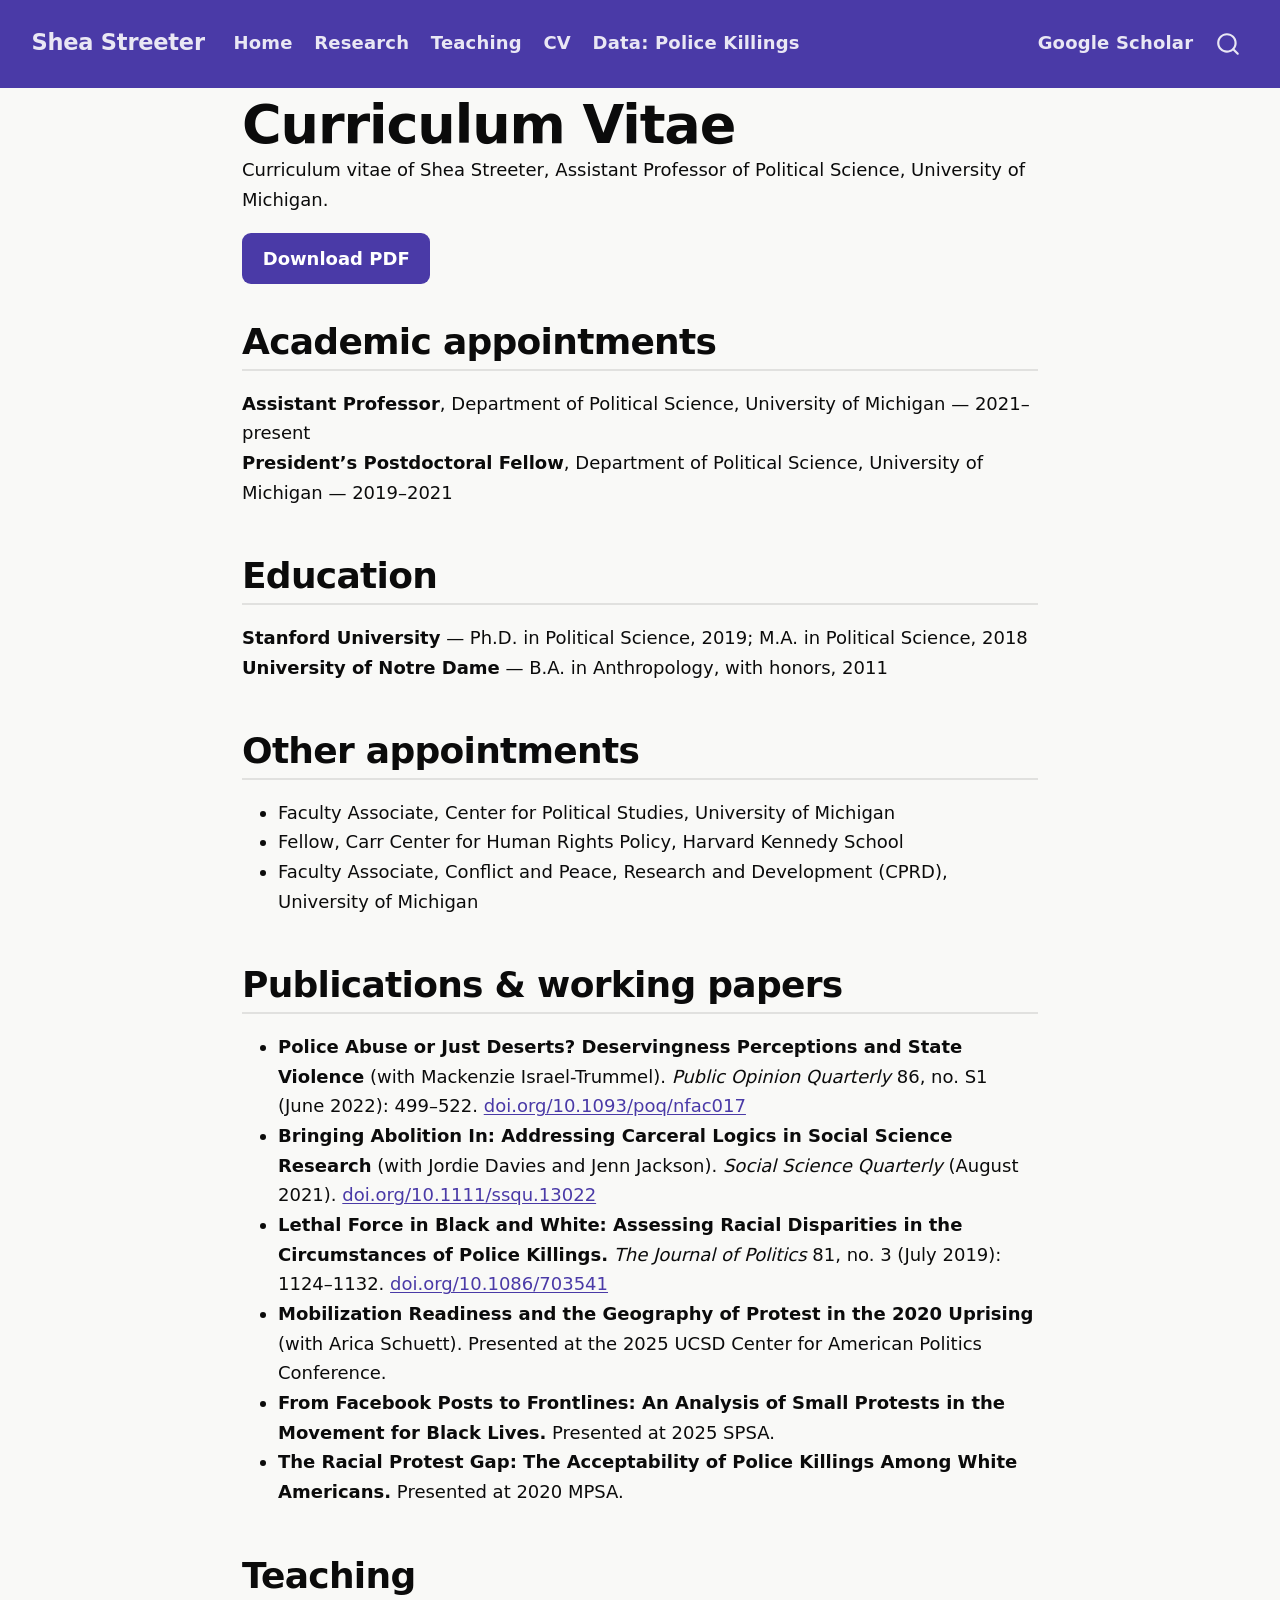
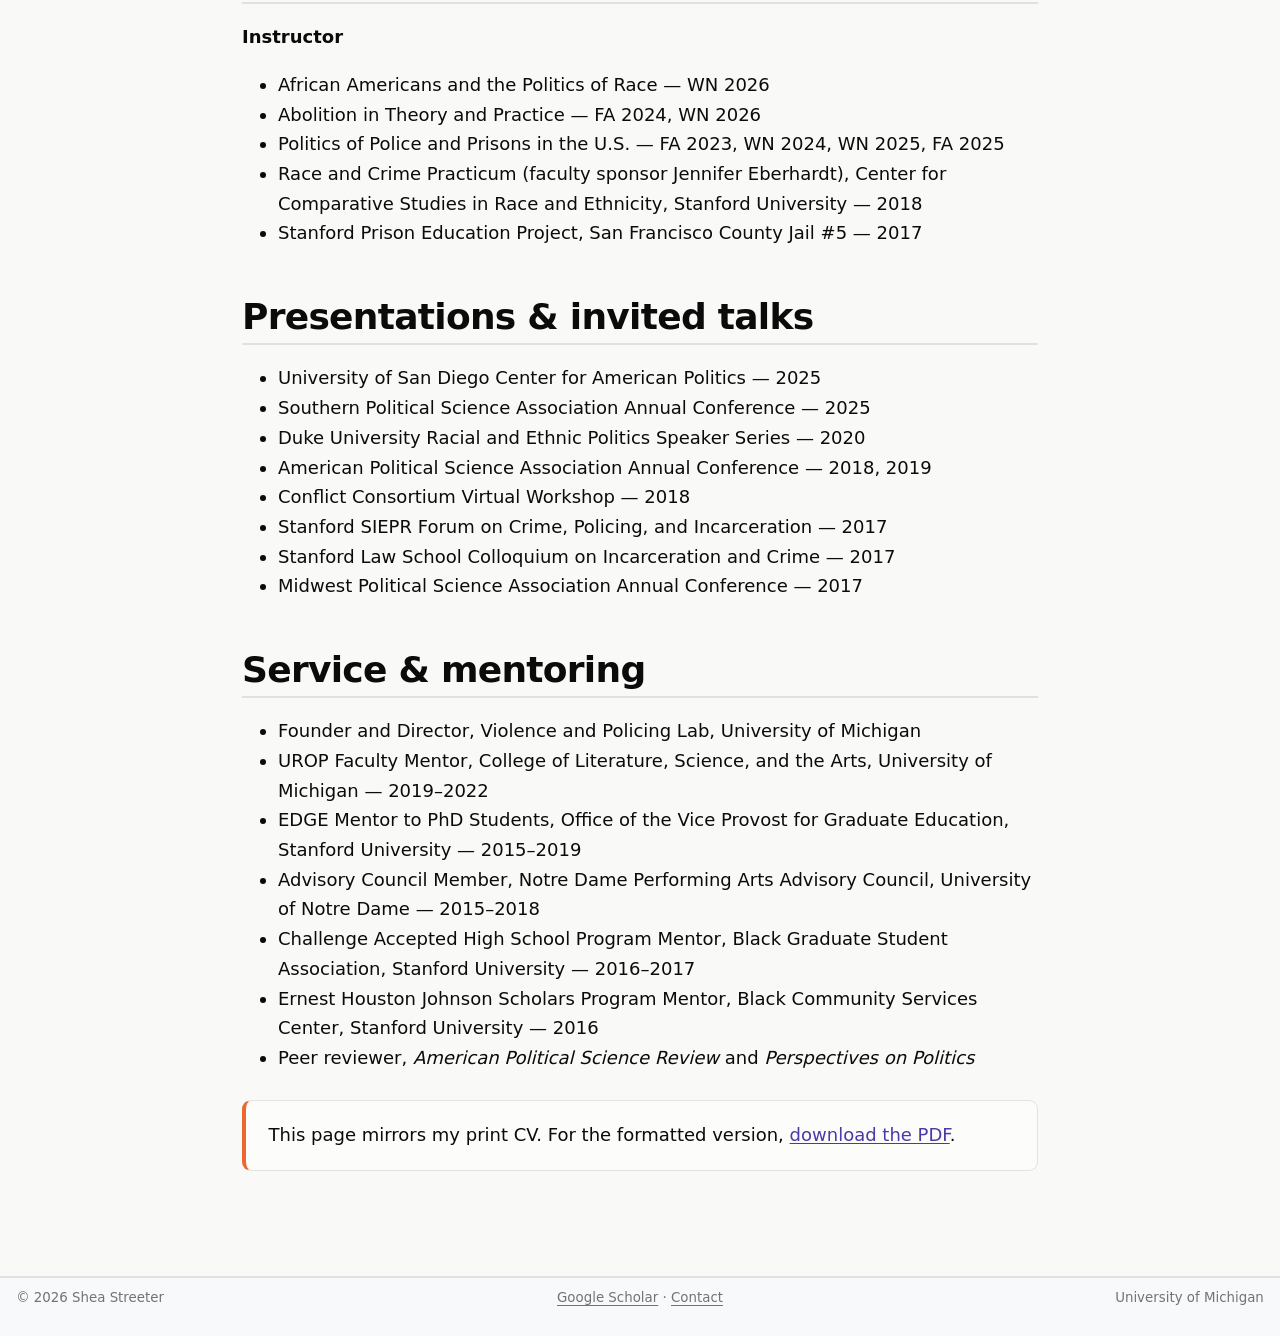
==== cv.html @ d5afd99a "deploy: b0ec821dd455ff448c9809f2f9eb0f0bcfa39a82" ====
<!DOCTYPE html>
<html xmlns="http://www.w3.org/1999/xhtml" lang="en" xml:lang="en"><head>

<meta charset="utf-8">
<meta name="generator" content="quarto-1.9.38">

<meta name="viewport" content="width=device-width, initial-scale=1.0, user-scalable=yes">

<meta name="description" content="Curriculum vitae of Shea Streeter, Assistant Professor of Political Science, University of Michigan.">

<title>Curriculum Vitae – Shea Streeter</title>
<style>
/* Default styles provided by pandoc.
** See https://pandoc.org/MANUAL.html#variables-for-html for config info.
*/
code{white-space: pre-wrap;}
span.smallcaps{font-variant: small-caps;}
div.columns{display: flex; gap: min(4vw, 1.5em);}
div.column{flex: auto; overflow-x: auto;}
div.hanging-indent{margin-left: 1.5em; text-indent: -1.5em;}
ul.task-list{list-style: none;}
ul.task-list li input[type="checkbox"] {
  width: 0.8em;
  margin: 0 0.8em 0.2em -1em; /* quarto-specific, see https://github.com/quarto-dev/quarto-cli/issues/4556 */ 
  vertical-align: middle;
}
</style>


<script src="site_libs/quarto-nav/quarto-nav.js"></script>
<script src="site_libs/clipboard/clipboard.min.js"></script>
<script src="site_libs/quarto-search/autocomplete.umd.js"></script>
<script src="site_libs/quarto-search/fuse.min.js"></script>
<script src="site_libs/quarto-search/quarto-search.js"></script>
<meta name="quarto:offset" content="./">
<link href="./images/shea-streeter.jpg" rel="icon" type="image/jpeg">
<script src="site_libs/quarto-html/quarto.js" type="module"></script>
<script src="site_libs/quarto-html/tabsets/tabsets.js" type="module"></script>
<script src="site_libs/quarto-html/popper.min.js"></script>
<script src="site_libs/quarto-html/tippy.umd.min.js"></script>
<script src="site_libs/quarto-html/anchor.min.js"></script>
<link href="site_libs/quarto-html/tippy.css" rel="stylesheet">
<link href="site_libs/quarto-html/quarto-syntax-highlighting-15634bcf2e68342d4ad2dfa704d543f6.css" rel="stylesheet" id="quarto-text-highlighting-styles">
<script src="site_libs/bootstrap/bootstrap.min.js"></script>
<link href="site_libs/bootstrap/bootstrap-icons.css" rel="stylesheet">
<link href="site_libs/bootstrap/bootstrap-364312ebfc27eddc40eaf85bebcc866a.min.css" rel="stylesheet" append-hash="true" id="quarto-bootstrap" data-mode="light">
<script id="quarto-search-options" type="application/json">{
  "location": "navbar",
  "copy-button": false,
  "collapse-after": 3,
  "panel-placement": "end",
  "type": "overlay",
  "limit": 50,
  "keyboard-shortcut": [
    "f",
    "/",
    "s"
  ],
  "show-item-context": false,
  "language": {
    "search-no-results-text": "No results",
    "search-matching-documents-text": "matching documents",
    "search-copy-link-title": "Copy link to search",
    "search-hide-matches-text": "Hide additional matches",
    "search-more-match-text": "more match in this document",
    "search-more-matches-text": "more matches in this document",
    "search-clear-button-title": "Clear",
    "search-text-placeholder": "",
    "search-detached-cancel-button-title": "Cancel",
    "search-submit-button-title": "Submit",
    "search-label": "Search"
  }
}</script>
<style>html{ scroll-behavior: smooth; }</style>


</head>

<body class="nav-fixed fullcontent quarto-light">

<div id="quarto-search-results"></div>
  <header id="quarto-header" class="headroom fixed-top">
    <nav class="navbar navbar-expand-lg " data-bs-theme="dark">
      <div class="navbar-container container-fluid">
      <div class="navbar-brand-container mx-auto">
    <a class="navbar-brand" href="./index.html">
    <span class="navbar-title">Shea Streeter</span>
    </a>
  </div>
            <div id="quarto-search" class="" title="Search"></div>
          <button class="navbar-toggler" type="button" data-bs-toggle="collapse" data-bs-target="#navbarCollapse" aria-controls="navbarCollapse" role="menu" aria-expanded="false" aria-label="Toggle navigation" onclick="if (window.quartoToggleHeadroom) { window.quartoToggleHeadroom(); }">
  <span class="navbar-toggler-icon"></span>
</button>
          <div class="collapse navbar-collapse" id="navbarCollapse">
            <ul class="navbar-nav navbar-nav-scroll me-auto">
  <li class="nav-item">
    <a class="nav-link" href="./index.html"> 
<span class="menu-text">Home</span></a>
  </li>  
  <li class="nav-item">
    <a class="nav-link" href="./research.html"> 
<span class="menu-text">Research</span></a>
  </li>  
  <li class="nav-item">
    <a class="nav-link" href="./teaching.html"> 
<span class="menu-text">Teaching</span></a>
  </li>  
  <li class="nav-item">
    <a class="nav-link active" href="./cv.html" aria-current="page"> 
<span class="menu-text">CV</span></a>
  </li>  
  <li class="nav-item">
    <a class="nav-link" href="./data/police-killings.html"> 
<span class="menu-text">Data: Police Killings</span></a>
  </li>  
</ul>
            <ul class="navbar-nav navbar-nav-scroll ms-auto">
  <li class="nav-item">
    <a class="nav-link" href="https://scholar.google.com/citations?user=q2j799YAAAAJ&amp;hl=en" target="_blank"> 
<span class="menu-text">Google Scholar</span></a>
  </li>  
</ul>
          </div> <!-- /navcollapse -->
            <div class="quarto-navbar-tools">
</div>
      </div> <!-- /container-fluid -->
    </nav>
</header>
<!-- content -->
<div id="quarto-content" class="quarto-container page-columns page-rows-contents page-layout-article page-navbar">
<!-- sidebar -->
<!-- margin-sidebar -->
    
<!-- main -->
<main class="content" id="quarto-document-content">

<header id="title-block-header" class="quarto-title-block default">
<div class="quarto-title">
<h1 class="title">Curriculum Vitae</h1>
</div>

<div>
  <div class="description">
    Curriculum vitae of Shea Streeter, Assistant Professor of Political Science, University of Michigan.
  </div>
</div>


<div class="quarto-title-meta">

    
  
    
  </div>
  


</header>


<p>
<a class="btn-brand" href="assets/Streeter_CV.pdf" target="_blank">Download PDF</a>
</p>
<section id="academic-appointments" class="level2">
<h2 class="anchored" data-anchor-id="academic-appointments">Academic appointments</h2>
<p><strong>Assistant Professor</strong>, Department of Political Science, University of Michigan — 2021–present<br> <strong>President’s Postdoctoral Fellow</strong>, Department of Political Science, University of Michigan — 2019–2021</p>
</section>
<section id="education" class="level2">
<h2 class="anchored" data-anchor-id="education">Education</h2>
<p><strong>Stanford University</strong> — Ph.D.&nbsp;in Political Science, 2019; M.A.&nbsp;in Political Science, 2018<br> <strong>University of Notre Dame</strong> — B.A. in Anthropology, with honors, 2011</p>
</section>
<section id="other-appointments" class="level2">
<h2 class="anchored" data-anchor-id="other-appointments">Other appointments</h2>
<ul>
<li>Faculty Associate, Center for Political Studies, University of Michigan</li>
<li>Fellow, Carr Center for Human Rights Policy, Harvard Kennedy School</li>
<li>Faculty Associate, Conflict and Peace, Research and Development (CPRD), University of Michigan</li>
</ul>
</section>
<section id="publications-working-papers" class="level2">
<h2 class="anchored" data-anchor-id="publications-working-papers">Publications &amp; working papers</h2>
<ul>
<li><strong>Police Abuse or Just Deserts? Deservingness Perceptions and State Violence</strong> (with Mackenzie Israel-Trummel). <em>Public Opinion Quarterly</em> 86, no. S1 (June 2022): 499–522. <a href="https://doi.org/10.1093/poq/nfac017" target="_blank">doi.org/10.1093/poq/nfac017</a></li>
<li><strong>Bringing Abolition In: Addressing Carceral Logics in Social Science Research</strong> (with Jordie Davies and Jenn Jackson). <em>Social Science Quarterly</em> (August 2021). <a href="https://doi.org/10.1111/ssqu.13022" target="_blank">doi.org/10.1111/ssqu.13022</a></li>
<li><strong>Lethal Force in Black and White: Assessing Racial Disparities in the Circumstances of Police Killings.</strong> <em>The Journal of Politics</em> 81, no. 3 (July 2019): 1124–1132. <a href="https://doi.org/10.1086/703541" target="_blank">doi.org/10.1086/703541</a></li>
<li><strong>Mobilization Readiness and the Geography of Protest in the 2020 Uprising</strong> (with Arica Schuett). Presented at the 2025 UCSD Center for American Politics Conference.</li>
<li><strong>From Facebook Posts to Frontlines: An Analysis of Small Protests in the Movement for Black Lives.</strong> Presented at 2025 SPSA.</li>
<li><strong>The Racial Protest Gap: The Acceptability of Police Killings Among White Americans.</strong> Presented at 2020 MPSA.</li>
</ul>
</section>
<section id="teaching" class="level2">
<h2 class="anchored" data-anchor-id="teaching">Teaching</h2>
<p><strong>Instructor</strong></p>
<ul>
<li>African Americans and the Politics of Race — WN 2026</li>
<li>Abolition in Theory and Practice — FA 2024, WN 2026</li>
<li>Politics of Police and Prisons in the U.S. — FA 2023, WN 2024, WN 2025, FA 2025</li>
<li>Race and Crime Practicum (faculty sponsor Jennifer Eberhardt), Center for Comparative Studies in Race and Ethnicity, Stanford University — 2018</li>
<li>Stanford Prison Education Project, San Francisco County Jail #5 — 2017</li>
</ul>
</section>
<section id="presentations-invited-talks" class="level2">
<h2 class="anchored" data-anchor-id="presentations-invited-talks">Presentations &amp; invited talks</h2>
<ul>
<li>University of San Diego Center for American Politics — 2025</li>
<li>Southern Political Science Association Annual Conference — 2025</li>
<li>Duke University Racial and Ethnic Politics Speaker Series — 2020</li>
<li>American Political Science Association Annual Conference — 2018, 2019</li>
<li>Conflict Consortium Virtual Workshop — 2018</li>
<li>Stanford SIEPR Forum on Crime, Policing, and Incarceration — 2017</li>
<li>Stanford Law School Colloquium on Incarceration and Crime — 2017</li>
<li>Midwest Political Science Association Annual Conference — 2017</li>
</ul>
</section>
<section id="service-mentoring" class="level2">
<h2 class="anchored" data-anchor-id="service-mentoring">Service &amp; mentoring</h2>
<ul>
<li>Founder and Director, Violence and Policing Lab, University of Michigan</li>
<li>UROP Faculty Mentor, College of Literature, Science, and the Arts, University of Michigan — 2019–2022</li>
<li>EDGE Mentor to PhD Students, Office of the Vice Provost for Graduate Education, Stanford University — 2015–2019</li>
<li>Advisory Council Member, Notre Dame Performing Arts Advisory Council, University of Notre Dame — 2015–2018</li>
<li>Challenge Accepted High School Program Mentor, Black Graduate Student Association, Stanford University — 2016–2017</li>
<li>Ernest Houston Johnson Scholars Program Mentor, Black Community Services Center, Stanford University — 2016</li>
<li>Peer reviewer, <em>American Political Science Review</em> and <em>Perspectives on Politics</em></li>
</ul>
<div class="notebox">
<p>This page mirrors my print CV. For the formatted version, <a href="assets/Streeter_CV.pdf" target="_blank">download the PDF</a>.</p>
</div>


</section>

</main> <!-- /main -->
<script>
// Assemble the email address at runtime from split data-attributes so the full
// address never appears as one contiguous string in the page source for scrapers.
(function () {
  function build() {
    document.querySelectorAll(".email-obf").forEach(function (el) {
      var user = el.getAttribute("data-user");
      var domain = el.getAttribute("data-domain");
      if (!user || !domain) return;
      var addr = user + "@" + domain; // @ = "@"
      el.setAttribute("href", "mailto:" + addr);
      // Show the address as visible text only if asked (data-show), else keep the label.
      if (el.hasAttribute("data-show")) {
        el.textContent = addr;
      }
      el.removeAttribute("data-user");
      el.removeAttribute("data-domain");
    });
  }
  if (document.readyState === "loading") {
    document.addEventListener("DOMContentLoaded", build);
  } else {
    build();
  }
})();
</script>
<script id="quarto-html-after-body" type="application/javascript">
  window.document.addEventListener("DOMContentLoaded", function (event) {
    const icon = "";
    const anchorJS = new window.AnchorJS();
    anchorJS.options = {
      placement: 'right',
      icon: icon
    };
    anchorJS.add('.anchored');
    const isCodeAnnotation = (el) => {
      for (const clz of el.classList) {
        if (clz.startsWith('code-annotation-')) {                     
          return true;
        }
      }
      return false;
    }
    const onCopySuccess = function(e) {
      // button target
      const button = e.trigger;
      // don't keep focus
      button.blur();
      // flash "checked"
      button.classList.add('code-copy-button-checked');
      var currentTitle = button.getAttribute("title");
      button.setAttribute("title", "Copied!");
      let tooltip;
      if (window.bootstrap) {
        button.setAttribute("data-bs-toggle", "tooltip");
        button.setAttribute("data-bs-placement", "left");
        button.setAttribute("data-bs-title", "Copied!");
        tooltip = new bootstrap.Tooltip(button, 
          { trigger: "manual", 
            customClass: "code-copy-button-tooltip",
            offset: [0, -8]});
        tooltip.show();    
      }
      setTimeout(function() {
        if (tooltip) {
          tooltip.hide();
          button.removeAttribute("data-bs-title");
          button.removeAttribute("data-bs-toggle");
          button.removeAttribute("data-bs-placement");
        }
        button.setAttribute("title", currentTitle);
        button.classList.remove('code-copy-button-checked');
      }, 1000);
      // clear code selection
      e.clearSelection();
    }
    const getTextToCopy = function(trigger) {
      const outerScaffold = trigger.parentElement.cloneNode(true);
      const codeEl = outerScaffold.querySelector('code');
      for (const childEl of codeEl.children) {
        if (isCodeAnnotation(childEl)) {
          childEl.remove();
        }
      }
      return codeEl.innerText;
    }
    const clipboard = new window.ClipboardJS('.code-copy-button:not([data-in-quarto-modal])', {
      text: getTextToCopy
    });
    clipboard.on('success', onCopySuccess);
    if (window.document.getElementById('quarto-embedded-source-code-modal')) {
      const clipboardModal = new window.ClipboardJS('.code-copy-button[data-in-quarto-modal]', {
        text: getTextToCopy,
        container: window.document.getElementById('quarto-embedded-source-code-modal')
      });
      clipboardModal.on('success', onCopySuccess);
    }
      var localhostRegex = new RegExp(/^(?:http|https):\/\/localhost\:?[0-9]*\//);
      var mailtoRegex = new RegExp(/^mailto:/);
        var filterRegex = new RegExp("https:\/\/sheastreeter\.com");
      var isInternal = (href) => {
          return filterRegex.test(href) || localhostRegex.test(href) || mailtoRegex.test(href);
      }
      // Inspect non-navigation links and adorn them if external
     var links = window.document.querySelectorAll('a[href]:not(.nav-link):not(.navbar-brand):not(.toc-action):not(.sidebar-link):not(.sidebar-item-toggle):not(.pagination-link):not(.no-external):not([aria-hidden]):not(.dropdown-item):not(.quarto-navigation-tool):not(.about-link)');
      for (var i=0; i<links.length; i++) {
        const link = links[i];
        if (!isInternal(link.href)) {
          // undo the damage that might have been done by quarto-nav.js in the case of
          // links that we want to consider external
          if (link.dataset.originalHref !== undefined) {
            link.href = link.dataset.originalHref;
          }
            // target, if specified
            link.setAttribute("target", "_blank");
            if (link.getAttribute("rel") === null) {
              link.setAttribute("rel", "noopener");
            }
        }
      }
    function tippyHover(el, contentFn, onTriggerFn, onUntriggerFn) {
      const config = {
        allowHTML: true,
        maxWidth: 500,
        delay: 100,
        arrow: false,
        appendTo: function(el) {
            return el.parentElement;
        },
        interactive: true,
        interactiveBorder: 10,
        theme: 'quarto',
        placement: 'bottom-start',
      };
      if (contentFn) {
        config.content = contentFn;
      }
      if (onTriggerFn) {
        config.onTrigger = onTriggerFn;
      }
      if (onUntriggerFn) {
        config.onUntrigger = onUntriggerFn;
      }
      window.tippy(el, config); 
    }
    const noterefs = window.document.querySelectorAll('a[role="doc-noteref"]');
    for (var i=0; i<noterefs.length; i++) {
      const ref = noterefs[i];
      tippyHover(ref, function() {
        // use id or data attribute instead here
        let href = ref.getAttribute('data-footnote-href') || ref.getAttribute('href');
        try { href = new URL(href).hash; } catch {}
        const id = href.replace(/^#\/?/, "");
        const note = window.document.getElementById(id);
        if (note) {
          return note.innerHTML;
        } else {
          return "";
        }
      });
    }
    const xrefs = window.document.querySelectorAll('a.quarto-xref');
    const processXRef = (id, note) => {
      // Strip column container classes
      const stripColumnClz = (el) => {
        el.classList.remove("page-full", "page-columns");
        if (el.children) {
          for (const child of el.children) {
            stripColumnClz(child);
          }
        }
      }
      stripColumnClz(note)
      if (id === null || id.startsWith('sec-')) {
        // Special case sections, only their first couple elements
        const container = document.createElement("div");
        if (note.children && note.children.length > 2) {
          container.appendChild(note.children[0].cloneNode(true));
          for (let i = 1; i < note.children.length; i++) {
            const child = note.children[i];
            if (child.tagName === "P" && child.innerText === "") {
              continue;
            } else {
              container.appendChild(child.cloneNode(true));
              break;
            }
          }
          if (window.Quarto?.typesetMath) {
            window.Quarto.typesetMath(container);
          }
          return container.innerHTML
        } else {
          if (window.Quarto?.typesetMath) {
            window.Quarto.typesetMath(note);
          }
          return note.innerHTML;
        }
      } else {
        // Remove any anchor links if they are present
        const anchorLink = note.querySelector('a.anchorjs-link');
        if (anchorLink) {
          anchorLink.remove();
        }
        if (window.Quarto?.typesetMath) {
          window.Quarto.typesetMath(note);
        }
        if (note.classList.contains("callout")) {
          return note.outerHTML;
        } else {
          return note.innerHTML;
        }
      }
    }
    for (var i=0; i<xrefs.length; i++) {
      const xref = xrefs[i];
      tippyHover(xref, undefined, function(instance) {
        instance.disable();
        let url = xref.getAttribute('href');
        let hash = undefined; 
        if (url.startsWith('#')) {
          hash = url;
        } else {
          try { hash = new URL(url).hash; } catch {}
        }
        if (hash) {
          const id = hash.replace(/^#\/?/, "");
          const note = window.document.getElementById(id);
          if (note !== null) {
            try {
              const html = processXRef(id, note.cloneNode(true));
              instance.setContent(html);
            } finally {
              instance.enable();
              instance.show();
            }
          } else {
            // See if we can fetch this
            fetch(url.split('#')[0])
            .then(res => res.text())
            .then(html => {
              const parser = new DOMParser();
              const htmlDoc = parser.parseFromString(html, "text/html");
              const note = htmlDoc.getElementById(id);
              if (note !== null) {
                const html = processXRef(id, note);
                instance.setContent(html);
              } 
            }).finally(() => {
              instance.enable();
              instance.show();
            });
          }
        } else {
          // See if we can fetch a full url (with no hash to target)
          // This is a special case and we should probably do some content thinning / targeting
          fetch(url)
          .then(res => res.text())
          .then(html => {
            const parser = new DOMParser();
            const htmlDoc = parser.parseFromString(html, "text/html");
            const note = htmlDoc.querySelector('main.content');
            if (note !== null) {
              // This should only happen for chapter cross references
              // (since there is no id in the URL)
              // remove the first header
              if (note.children.length > 0 && note.children[0].tagName === "HEADER") {
                note.children[0].remove();
              }
              const html = processXRef(null, note);
              instance.setContent(html);
            } 
          }).finally(() => {
            instance.enable();
            instance.show();
          });
        }
      }, function(instance) {
      });
    }
        let selectedAnnoteEl;
        const selectorForAnnotation = ( cell, annotation) => {
          let cellAttr = 'data-code-cell="' + cell + '"';
          let lineAttr = 'data-code-annotation="' +  annotation + '"';
          const selector = 'span[' + cellAttr + '][' + lineAttr + ']';
          return selector;
        }
        const selectCodeLines = (annoteEl) => {
          const doc = window.document;
          const targetCell = annoteEl.getAttribute("data-target-cell");
          const targetAnnotation = annoteEl.getAttribute("data-target-annotation");
          const annoteSpan = window.document.querySelector(selectorForAnnotation(targetCell, targetAnnotation));
          const lines = annoteSpan.getAttribute("data-code-lines").split(",");
          const lineIds = lines.map((line) => {
            return targetCell + "-" + line;
          })
          let top = null;
          let height = null;
          let parent = null;
          if (lineIds.length > 0) {
              //compute the position of the single el (top and bottom and make a div)
              const el = window.document.getElementById(lineIds[0]);
              top = el.offsetTop;
              height = el.offsetHeight;
              parent = el.parentElement.parentElement;
            if (lineIds.length > 1) {
              const lastEl = window.document.getElementById(lineIds[lineIds.length - 1]);
              const bottom = lastEl.offsetTop + lastEl.offsetHeight;
              height = bottom - top;
            }
            if (top !== null && height !== null && parent !== null) {
              // cook up a div (if necessary) and position it 
              let div = window.document.getElementById("code-annotation-line-highlight");
              if (div === null) {
                div = window.document.createElement("div");
                div.setAttribute("id", "code-annotation-line-highlight");
                div.style.position = 'absolute';
                parent.appendChild(div);
              }
              div.style.top = top - 2 + "px";
              div.style.height = height + 4 + "px";
              div.style.left = 0;
              let gutterDiv = window.document.getElementById("code-annotation-line-highlight-gutter");
              if (gutterDiv === null) {
                gutterDiv = window.document.createElement("div");
                gutterDiv.setAttribute("id", "code-annotation-line-highlight-gutter");
                gutterDiv.style.position = 'absolute';
                const codeCell = window.document.getElementById(targetCell);
                const gutter = codeCell.querySelector('.code-annotation-gutter');
                gutter.appendChild(gutterDiv);
              }
              gutterDiv.style.top = top - 2 + "px";
              gutterDiv.style.height = height + 4 + "px";
            }
            selectedAnnoteEl = annoteEl;
          }
        };
        const unselectCodeLines = () => {
          const elementsIds = ["code-annotation-line-highlight", "code-annotation-line-highlight-gutter"];
          elementsIds.forEach((elId) => {
            const div = window.document.getElementById(elId);
            if (div) {
              div.remove();
            }
          });
          selectedAnnoteEl = undefined;
        };
          // Handle positioning of the toggle
      window.addEventListener(
        "resize",
        throttle(() => {
          elRect = undefined;
          if (selectedAnnoteEl) {
            selectCodeLines(selectedAnnoteEl);
          }
        }, 10)
      );
      function throttle(fn, ms) {
      let throttle = false;
      let timer;
        return (...args) => {
          if(!throttle) { // first call gets through
              fn.apply(this, args);
              throttle = true;
          } else { // all the others get throttled
              if(timer) clearTimeout(timer); // cancel #2
              timer = setTimeout(() => {
                fn.apply(this, args);
                timer = throttle = false;
              }, ms);
          }
        };
      }
        // Attach click handler to the DT
        const annoteDls = window.document.querySelectorAll('dt[data-target-cell]');
        for (const annoteDlNode of annoteDls) {
          annoteDlNode.addEventListener('click', (event) => {
            const clickedEl = event.target;
            if (clickedEl !== selectedAnnoteEl) {
              unselectCodeLines();
              const activeEl = window.document.querySelector('dt[data-target-cell].code-annotation-active');
              if (activeEl) {
                activeEl.classList.remove('code-annotation-active');
              }
              selectCodeLines(clickedEl);
              clickedEl.classList.add('code-annotation-active');
            } else {
              // Unselect the line
              unselectCodeLines();
              clickedEl.classList.remove('code-annotation-active');
            }
          });
        }
    const findCites = (el) => {
      const parentEl = el.parentElement;
      if (parentEl) {
        const cites = parentEl.dataset.cites;
        if (cites) {
          return {
            el,
            cites: cites.split(' ')
          };
        } else {
          return findCites(el.parentElement)
        }
      } else {
        return undefined;
      }
    };
    var bibliorefs = window.document.querySelectorAll('a[role="doc-biblioref"]');
    for (var i=0; i<bibliorefs.length; i++) {
      const ref = bibliorefs[i];
      const citeInfo = findCites(ref);
      if (citeInfo) {
        tippyHover(citeInfo.el, function() {
          var popup = window.document.createElement('div');
          citeInfo.cites.forEach(function(cite) {
            var citeDiv = window.document.createElement('div');
            citeDiv.classList.add('hanging-indent');
            citeDiv.classList.add('csl-entry');
            var biblioDiv = window.document.getElementById('ref-' + cite);
            if (biblioDiv) {
              citeDiv.innerHTML = biblioDiv.innerHTML;
            }
            popup.appendChild(citeDiv);
          });
          return popup.innerHTML;
        });
      }
    }
  });
  </script>
</div> <!-- /content -->
<footer class="footer">
  <div class="nav-footer">
    <div class="nav-footer-left">
<p>© 2026 Shea Streeter</p>
</div>   
    <div class="nav-footer-center">
<p><a href="https://scholar.google.com/citations?user=q2j799YAAAAJ&amp;hl=en" target="_blank">Google Scholar</a> · <a href="#" class="email-obf" data-user="sashea" data-domain="umich.edu">Contact</a></p>
</div>
    <div class="nav-footer-right">
<p>University of Michigan</p>
</div>
  </div>
</footer>




<script src="site_libs/quarto-html/zenscroll-min.js"></script>
</body></html>
---- site_libs/quarto-html/tippy.css ----
.tippy-box[data-animation=fade][data-state=hidden]{opacity:0}[data-tippy-root]{max-width:calc(100vw - 10px)}.tippy-box{position:relative;background-color:#333;color:#fff;border-radius:4px;font-size:14px;line-height:1.4;white-space:normal;outline:0;transition-property:transform,visibility,opacity}.tippy-box[data-placement^=top]>.tippy-arrow{bottom:0}.tippy-box[data-placement^=top]>.tippy-arrow:before{bottom:-7px;left:0;border-width:8px 8px 0;border-top-color:initial;transform-origin:center top}.tippy-box[data-placement^=bottom]>.tippy-arrow{top:0}.tippy-box[data-placement^=bottom]>.tippy-arrow:before{top:-7px;left:0;border-width:0 8px 8px;border-bottom-color:initial;transform-origin:center bottom}.tippy-box[data-placement^=left]>.tippy-arrow{right:0}.tippy-box[data-placement^=left]>.tippy-arrow:before{border-width:8px 0 8px 8px;border-left-color:initial;right:-7px;transform-origin:center left}.tippy-box[data-placement^=right]>.tippy-arrow{left:0}.tippy-box[data-placement^=right]>.tippy-arrow:before{left:-7px;border-width:8px 8px 8px 0;border-right-color:initial;transform-origin:center right}.tippy-box[data-inertia][data-state=visible]{transition-timing-function:cubic-bezier(.54,1.5,.38,1.11)}.tippy-arrow{width:16px;height:16px;color:#333}.tippy-arrow:before{content:"";position:absolute;border-color:transparent;border-style:solid}.tippy-content{position:relative;padding:5px 9px;z-index:1}
---- site_libs/quarto-html/quarto-syntax-highlighting-15634bcf2e68342d4ad2dfa704d543f6.css ----
/* quarto syntax highlight colors */
:root {
  --quarto-hl-ot-color: #003B4F;
  --quarto-hl-at-color: #657422;
  --quarto-hl-ss-color: #20794D;
  --quarto-hl-an-color: #5E5E5E;
  --quarto-hl-fu-color: #4758AB;
  --quarto-hl-st-color: #20794D;
  --quarto-hl-cf-color: #003B4F;
  --quarto-hl-op-color: #5E5E5E;
  --quarto-hl-er-color: #AD0000;
  --quarto-hl-bn-color: #AD0000;
  --quarto-hl-al-color: #AD0000;
  --quarto-hl-va-color: #111111;
  --quarto-hl-bu-color: inherit;
  --quarto-hl-ex-color: inherit;
  --quarto-hl-pp-color: #AD0000;
  --quarto-hl-in-color: #5E5E5E;
  --quarto-hl-vs-color: #20794D;
  --quarto-hl-wa-color: #5E5E5E;
  --quarto-hl-do-color: #5E5E5E;
  --quarto-hl-im-color: #00769E;
  --quarto-hl-ch-color: #20794D;
  --quarto-hl-dt-color: #AD0000;
  --quarto-hl-fl-color: #AD0000;
  --quarto-hl-co-color: #5E5E5E;
  --quarto-hl-cv-color: #5E5E5E;
  --quarto-hl-cn-color: #8f5902;
  --quarto-hl-sc-color: #5E5E5E;
  --quarto-hl-dv-color: #AD0000;
  --quarto-hl-kw-color: #003B4F;
}

/* other quarto variables */
:root {
  --quarto-font-monospace: SFMono-Regular, Menlo, Monaco, Consolas, "Liberation Mono", "Courier New", monospace;
}

/* syntax highlight based on Pandoc's rules */
pre > code.sourceCode > span {
  color: #003B4F;
}

code.sourceCode > span {
  color: #003B4F;
}

div.sourceCode,
div.sourceCode pre.sourceCode {
  color: #003B4F;
}

/* Normal */
code span {
  color: #003B4F;
}

/* Alert */
code span.al {
  color: #AD0000;
  font-style: inherit;
}

/* Annotation */
code span.an {
  color: #5E5E5E;
  font-style: inherit;
}

/* Attribute */
code span.at {
  color: #657422;
  font-style: inherit;
}

/* BaseN */
code span.bn {
  color: #AD0000;
  font-style: inherit;
}

/* BuiltIn */
code span.bu {
  font-style: inherit;
}

/* ControlFlow */
code span.cf {
  color: #003B4F;
  font-weight: bold;
  font-style: inherit;
}

/* Char */
code span.ch {
  color: #20794D;
  font-style: inherit;
}

/* Constant */
code span.cn {
  color: #8f5902;
  font-style: inherit;
}

/* Comment */
code span.co {
  color: #5E5E5E;
  font-style: inherit;
}

/* CommentVar */
code span.cv {
  color: #5E5E5E;
  font-style: italic;
}

/* Documentation */
code span.do {
  color: #5E5E5E;
  font-style: italic;
}

/* DataType */
code span.dt {
  color: #AD0000;
  font-style: inherit;
}

/* DecVal */
code span.dv {
  color: #AD0000;
  font-style: inherit;
}

/* Error */
code span.er {
  color: #AD0000;
  font-style: inherit;
}

/* Extension */
code span.ex {
  font-style: inherit;
}

/* Float */
code span.fl {
  color: #AD0000;
  font-style: inherit;
}

/* Function */
code span.fu {
  color: #4758AB;
  font-style: inherit;
}

/* Import */
code span.im {
  color: #00769E;
  font-style: inherit;
}

/* Information */
code span.in {
  color: #5E5E5E;
  font-style: inherit;
}

/* Keyword */
code span.kw {
  color: #003B4F;
  font-weight: bold;
  font-style: inherit;
}

/* Operator */
code span.op {
  color: #5E5E5E;
  font-style: inherit;
}

/* Other */
code span.ot {
  color: #003B4F;
  font-style: inherit;
}

/* Preprocessor */
code span.pp {
  color: #AD0000;
  font-style: inherit;
}

/* SpecialChar */
code span.sc {
  color: #5E5E5E;
  font-style: inherit;
}

/* SpecialString */
code span.ss {
  color: #20794D;
  font-style: inherit;
}

/* String */
code span.st {
  color: #20794D;
  font-style: inherit;
}

/* Variable */
code span.va {
  color: #111111;
  font-style: inherit;
}

/* VerbatimString */
code span.vs {
  color: #20794D;
  font-style: inherit;
}

/* Warning */
code span.wa {
  color: #5E5E5E;
  font-style: italic;
}

.prevent-inlining {
  content: "</";
}

/*# sourceMappingURL=f23921c56f73e400b49028c9186a1aa0.css.map */
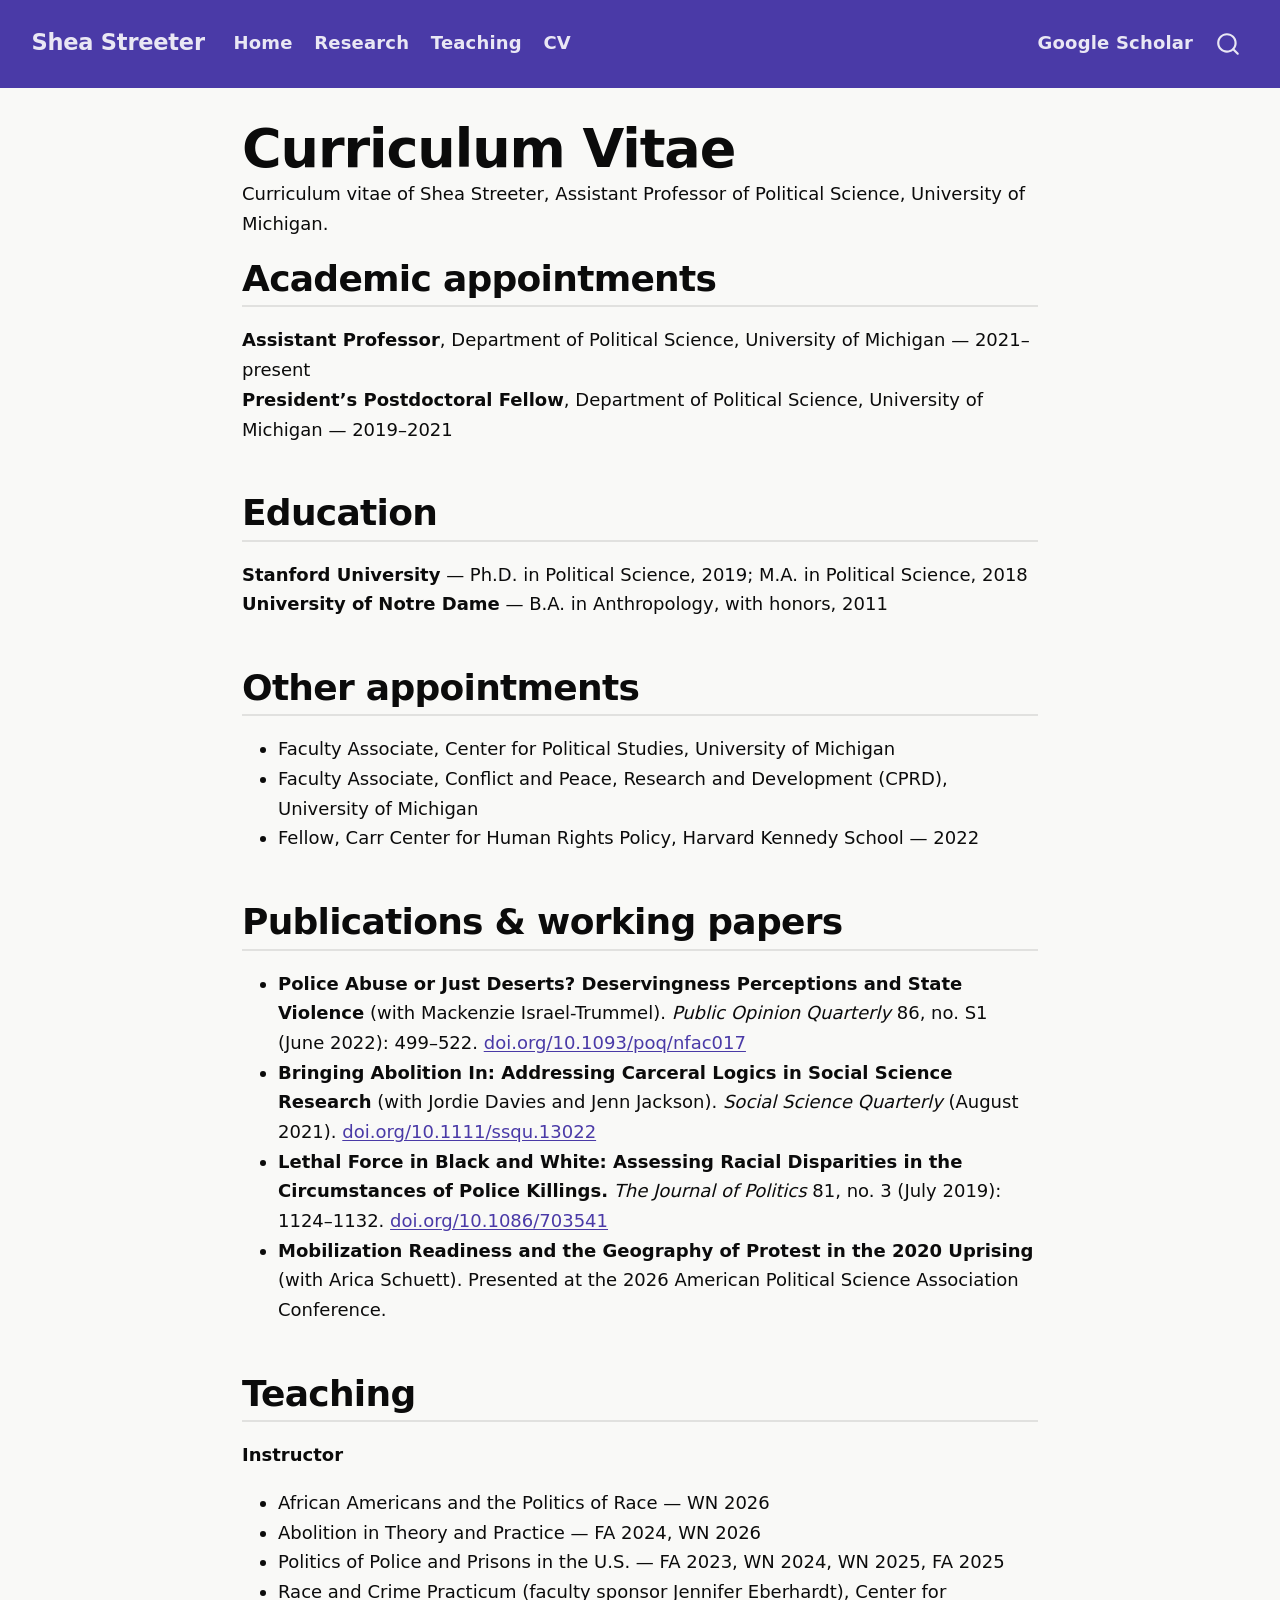
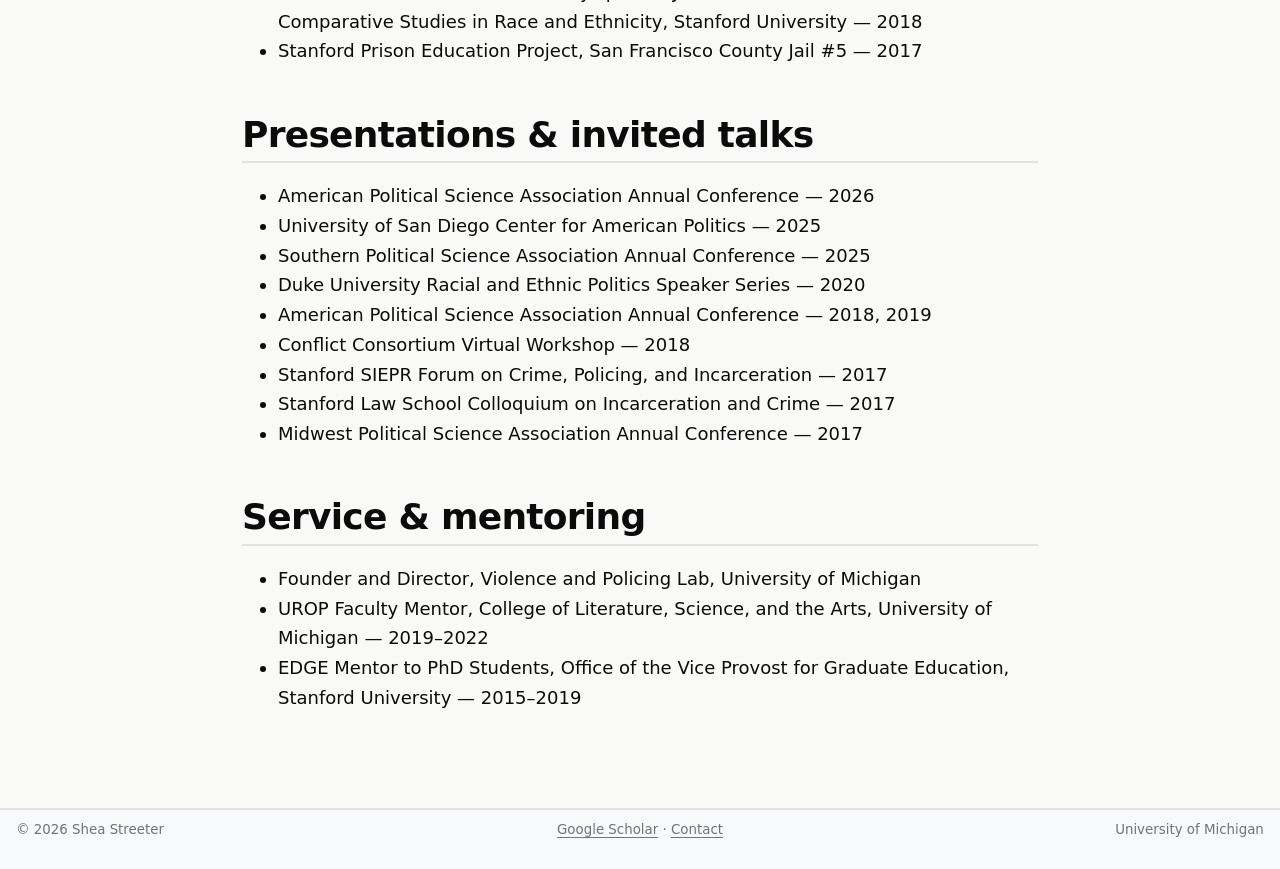
==== commit ab232eff: "deploy: d52d3cbb87418ae64475982957242ec30ae3188a" ====
--- a/cv.html
+++ b/cv.html
@@ -2,7 +2,7 @@
 <html xmlns="http://www.w3.org/1999/xhtml" lang="en" xml:lang="en"><head>
 
 <meta charset="utf-8">
-<meta name="generator" content="quarto-1.9.38">
+<meta name="generator" content="quarto-1.10.19">
 
 <meta name="viewport" content="width=device-width, initial-scale=1.0, user-scalable=yes">
 
@@ -13,10 +13,13 @@
 /* Default styles provided by pandoc.
 ** See https://pandoc.org/MANUAL.html#variables-for-html for config info.
 */
-code{white-space: pre-wrap;}
 span.smallcaps{font-variant: small-caps;}
-div.columns{display: flex; gap: min(4vw, 1.5em);}
-div.column{flex: auto; overflow-x: auto;}
+div.columns{display: flex; gap: 1.5em;}
+div.column{flex: auto;}
+@media screen {
+div.columns{gap: min(4vw, 1.5em);}
+div.column{overflow-x: auto;}
+}
 div.hanging-indent{margin-left: 1.5em; text-indent: -1.5em;}
 ul.task-list{list-style: none;}
 ul.task-list li input[type="checkbox"] {
@@ -40,10 +43,10 @@
 <script src="site_libs/quarto-html/tippy.umd.min.js"></script>
 <script src="site_libs/quarto-html/anchor.min.js"></script>
 <link href="site_libs/quarto-html/tippy.css" rel="stylesheet">
-<link href="site_libs/quarto-html/quarto-syntax-highlighting-15634bcf2e68342d4ad2dfa704d543f6.css" rel="stylesheet" id="quarto-text-highlighting-styles">
+<link href="site_libs/quarto-html/quarto-syntax-highlighting-bf27225e3a48a9273f3daa8f8e829971.css" rel="stylesheet" id="quarto-text-highlighting-styles">
 <script src="site_libs/bootstrap/bootstrap.min.js"></script>
 <link href="site_libs/bootstrap/bootstrap-icons.css" rel="stylesheet">
-<link href="site_libs/bootstrap/bootstrap-364312ebfc27eddc40eaf85bebcc866a.min.css" rel="stylesheet" append-hash="true" id="quarto-bootstrap" data-mode="light">
+<link href="site_libs/bootstrap/bootstrap-8819f64cdc4b224840f681531494e779.min.css" rel="stylesheet" append-hash="true" id="quarto-bootstrap" data-mode="light">
 <script id="quarto-search-options" type="application/json">{
   "location": "navbar",
   "copy-button": false,
@@ -109,10 +112,6 @@
     <a class="nav-link active" href="./cv.html" aria-current="page"> 
 <span class="menu-text">CV</span></a>
   </li>  
-  <li class="nav-item">
-    <a class="nav-link" href="./data/police-killings.html"> 
-<span class="menu-text">Data: Police Killings</span></a>
-  </li>  
 </ul>
             <ul class="navbar-nav navbar-nav-scroll ms-auto">
   <li class="nav-item">
@@ -158,9 +157,6 @@
 </header>
 
 
-<p>
-<a class="btn-brand" href="assets/Streeter_CV.pdf" target="_blank">Download PDF</a>
-</p>
 <section id="academic-appointments" class="level2">
 <h2 class="anchored" data-anchor-id="academic-appointments">Academic appointments</h2>
 <p><strong>Assistant Professor</strong>, Department of Political Science, University of Michigan — 2021–present<br> <strong>President’s Postdoctoral Fellow</strong>, Department of Political Science, University of Michigan — 2019–2021</p>
@@ -173,8 +169,8 @@
 <h2 class="anchored" data-anchor-id="other-appointments">Other appointments</h2>
 <ul>
 <li>Faculty Associate, Center for Political Studies, University of Michigan</li>
-<li>Fellow, Carr Center for Human Rights Policy, Harvard Kennedy School</li>
 <li>Faculty Associate, Conflict and Peace, Research and Development (CPRD), University of Michigan</li>
+<li>Fellow, Carr Center for Human Rights Policy, Harvard Kennedy School — 2022</li>
 </ul>
 </section>
 <section id="publications-working-papers" class="level2">
@@ -183,9 +179,7 @@
 <li><strong>Police Abuse or Just Deserts? Deservingness Perceptions and State Violence</strong> (with Mackenzie Israel-Trummel). <em>Public Opinion Quarterly</em> 86, no. S1 (June 2022): 499–522. <a href="https://doi.org/10.1093/poq/nfac017" target="_blank">doi.org/10.1093/poq/nfac017</a></li>
 <li><strong>Bringing Abolition In: Addressing Carceral Logics in Social Science Research</strong> (with Jordie Davies and Jenn Jackson). <em>Social Science Quarterly</em> (August 2021). <a href="https://doi.org/10.1111/ssqu.13022" target="_blank">doi.org/10.1111/ssqu.13022</a></li>
 <li><strong>Lethal Force in Black and White: Assessing Racial Disparities in the Circumstances of Police Killings.</strong> <em>The Journal of Politics</em> 81, no. 3 (July 2019): 1124–1132. <a href="https://doi.org/10.1086/703541" target="_blank">doi.org/10.1086/703541</a></li>
-<li><strong>Mobilization Readiness and the Geography of Protest in the 2020 Uprising</strong> (with Arica Schuett). Presented at the 2025 UCSD Center for American Politics Conference.</li>
-<li><strong>From Facebook Posts to Frontlines: An Analysis of Small Protests in the Movement for Black Lives.</strong> Presented at 2025 SPSA.</li>
-<li><strong>The Racial Protest Gap: The Acceptability of Police Killings Among White Americans.</strong> Presented at 2020 MPSA.</li>
+<li><strong>Mobilization Readiness and the Geography of Protest in the 2020 Uprising</strong> (with Arica Schuett). Presented at the 2026 American Political Science Association Conference.</li>
 </ul>
 </section>
 <section id="teaching" class="level2">
@@ -202,6 +196,7 @@
 <section id="presentations-invited-talks" class="level2">
 <h2 class="anchored" data-anchor-id="presentations-invited-talks">Presentations &amp; invited talks</h2>
 <ul>
+<li>American Political Science Association Annual Conference — 2026</li>
 <li>University of San Diego Center for American Politics — 2025</li>
 <li>Southern Political Science Association Annual Conference — 2025</li>
 <li>Duke University Racial and Ethnic Politics Speaker Series — 2020</li>
@@ -218,14 +213,7 @@
 <li>Founder and Director, Violence and Policing Lab, University of Michigan</li>
 <li>UROP Faculty Mentor, College of Literature, Science, and the Arts, University of Michigan — 2019–2022</li>
 <li>EDGE Mentor to PhD Students, Office of the Vice Provost for Graduate Education, Stanford University — 2015–2019</li>
-<li>Advisory Council Member, Notre Dame Performing Arts Advisory Council, University of Notre Dame — 2015–2018</li>
-<li>Challenge Accepted High School Program Mentor, Black Graduate Student Association, Stanford University — 2016–2017</li>
-<li>Ernest Houston Johnson Scholars Program Mentor, Black Community Services Center, Stanford University — 2016</li>
-<li>Peer reviewer, <em>American Political Science Review</em> and <em>Perspectives on Politics</em></li>
 </ul>
-<div class="notebox">
-<p>This page mirrors my print CV. For the formatted version, <a href="assets/Streeter_CV.pdf" target="_blank">download the PDF</a>.</p>
-</div>
 
 
 </section>
--- a/site_libs/quarto-html/quarto-syntax-highlighting-bf27225e3a48a9273f3daa8f8e829971.css
+++ b/site_libs/quarto-html/quarto-syntax-highlighting-bf27225e3a48a9273f3daa8f8e829971.css
@@ -0,0 +1,236 @@
+/* quarto syntax highlight colors */
+:root {
+  --quarto-hl-ot-color: #003B4F;
+  --quarto-hl-at-color: #657422;
+  --quarto-hl-ss-color: #20794D;
+  --quarto-hl-an-color: #5E5E5E;
+  --quarto-hl-fu-color: #4758AB;
+  --quarto-hl-st-color: #20794D;
+  --quarto-hl-cf-color: #003B4F;
+  --quarto-hl-op-color: #5E5E5E;
+  --quarto-hl-er-color: #AD0000;
+  --quarto-hl-bn-color: #AD0000;
+  --quarto-hl-al-color: #AD0000;
+  --quarto-hl-va-color: #111111;
+  --quarto-hl-bu-color: inherit;
+  --quarto-hl-ex-color: inherit;
+  --quarto-hl-pp-color: #AD0000;
+  --quarto-hl-in-color: #5E5E5E;
+  --quarto-hl-vs-color: #20794D;
+  --quarto-hl-wa-color: #5E5E5E;
+  --quarto-hl-do-color: #5E5E5E;
+  --quarto-hl-im-color: #00769E;
+  --quarto-hl-ch-color: #20794D;
+  --quarto-hl-dt-color: #AD0000;
+  --quarto-hl-fl-color: #AD0000;
+  --quarto-hl-co-color: #5E5E5E;
+  --quarto-hl-cv-color: #5E5E5E;
+  --quarto-hl-cn-color: #8f5902;
+  --quarto-hl-sc-color: #5E5E5E;
+  --quarto-hl-dv-color: #AD0000;
+  --quarto-hl-kw-color: #003B4F;
+}
+
+/* other quarto variables */
+:root {
+  --quarto-font-monospace: SFMono-Regular, Menlo, Monaco, Consolas, "Liberation Mono", "Courier New", monospace;
+}
+
+/* syntax highlight based on Pandoc's rules */
+pre > code.sourceCode > span {
+  color: #003B4F;
+}
+
+code.sourceCode > span {
+  color: #003B4F;
+}
+
+div.sourceCode,
+div.sourceCode pre.sourceCode {
+  color: #003B4F;
+}
+
+/* Normal */
+code span {
+  color: #003B4F;
+}
+
+/* Alert */
+code span.al {
+  color: #AD0000;
+  font-style: inherit;
+}
+
+/* Annotation */
+code span.an {
+  color: #5E5E5E;
+  font-style: inherit;
+}
+
+/* Attribute */
+code span.at {
+  color: #657422;
+  font-style: inherit;
+}
+
+/* BaseN */
+code span.bn {
+  color: #AD0000;
+  font-style: inherit;
+}
+
+/* BuiltIn */
+code span.bu {
+  font-style: inherit;
+}
+
+/* ControlFlow */
+code span.cf {
+  color: #003B4F;
+  font-weight: bold;
+  font-style: inherit;
+}
+
+/* Char */
+code span.ch {
+  color: #20794D;
+  font-style: inherit;
+}
+
+/* Constant */
+code span.cn {
+  color: #8f5902;
+  font-style: inherit;
+}
+
+/* Comment */
+code span.co {
+  color: #5E5E5E;
+  font-style: inherit;
+}
+
+/* CommentVar */
+code span.cv {
+  color: #5E5E5E;
+  font-style: italic;
+}
+
+/* Documentation */
+code span.do {
+  color: #5E5E5E;
+  font-style: italic;
+}
+
+/* DataType */
+code span.dt {
+  color: #AD0000;
+  font-style: inherit;
+}
+
+/* DecVal */
+code span.dv {
+  color: #AD0000;
+  font-style: inherit;
+}
+
+/* Error */
+code span.er {
+  color: #AD0000;
+  font-style: inherit;
+}
+
+/* Extension */
+code span.ex {
+  font-style: inherit;
+}
+
+/* Float */
+code span.fl {
+  color: #AD0000;
+  font-style: inherit;
+}
+
+/* Function */
+code span.fu {
+  color: #4758AB;
+  font-style: inherit;
+}
+
+/* Import */
+code span.im {
+  color: #00769E;
+  font-style: inherit;
+}
+
+/* Information */
+code span.in {
+  color: #5E5E5E;
+  font-style: inherit;
+}
+
+/* Keyword */
+code span.kw {
+  color: #003B4F;
+  font-weight: bold;
+  font-style: inherit;
+}
+
+/* Operator */
+code span.op {
+  color: #5E5E5E;
+  font-style: inherit;
+}
+
+/* Other */
+code span.ot {
+  color: #003B4F;
+  font-style: inherit;
+}
+
+/* Preprocessor */
+code span.pp {
+  color: #AD0000;
+  font-style: inherit;
+}
+
+/* SpecialChar */
+code span.sc {
+  color: #5E5E5E;
+  font-style: inherit;
+}
+
+/* SpecialString */
+code span.ss {
+  color: #20794D;
+  font-style: inherit;
+}
+
+/* String */
+code span.st {
+  color: #20794D;
+  font-style: inherit;
+}
+
+/* Variable */
+code span.va {
+  color: #111111;
+  font-style: inherit;
+}
+
+/* VerbatimString */
+code span.vs {
+  color: #20794D;
+  font-style: inherit;
+}
+
+/* Warning */
+code span.wa {
+  color: #5E5E5E;
+  font-style: italic;
+}
+
+.prevent-inlining {
+  content: "</";
+}
+
+/*# sourceMappingURL=8be38f48d34c45af72792cbd699585e7.css.map */
